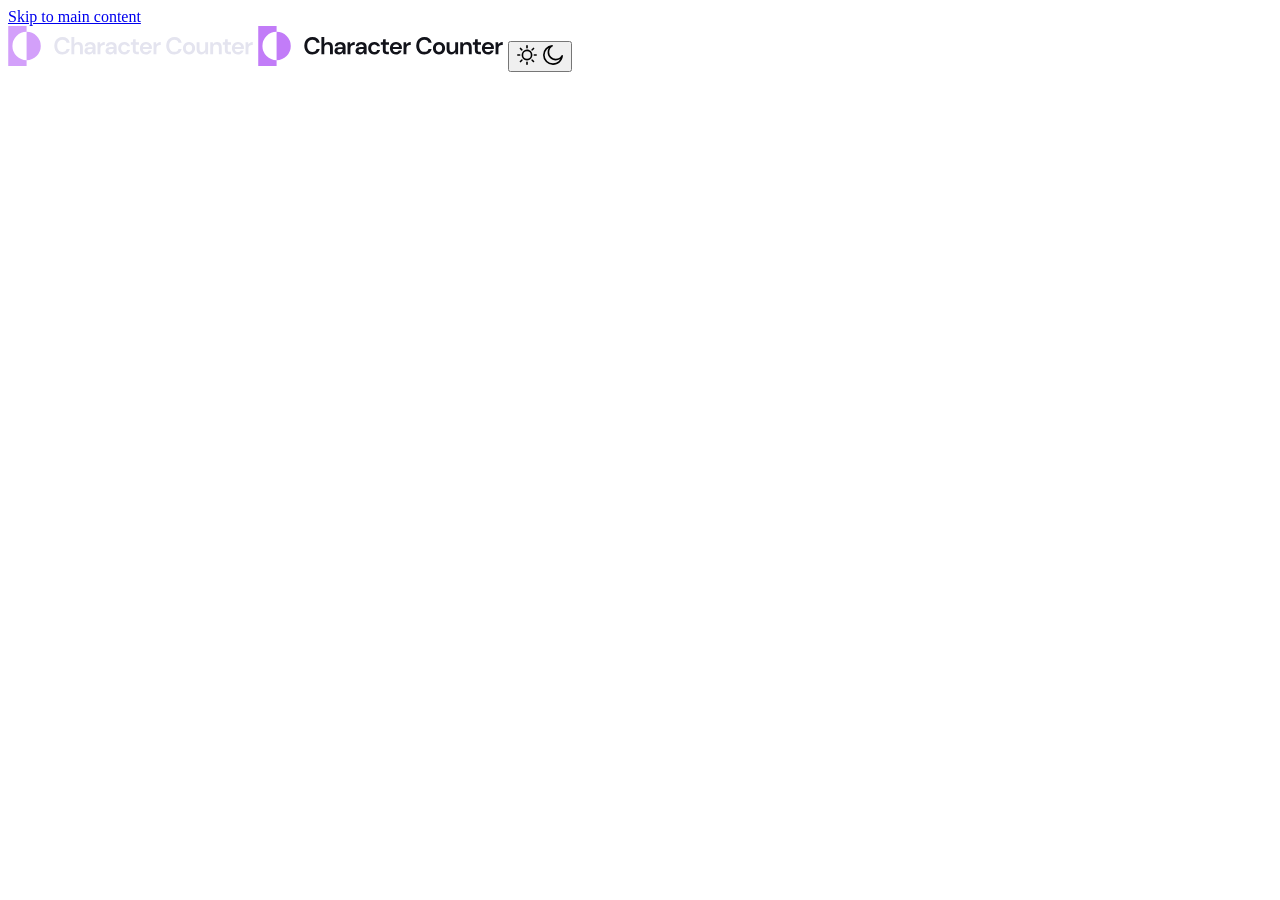
==== Foundations/ui-essentials_character-counter/index.html @ c4c451bb "feat(html): add skip link and header with logo and theme toggle Logos are swapped per theme by CSS; " ====
<!doctype html>
<html lang="en">
  <head>
    <meta charset="utf-8" />
    <meta name="viewport" content="width=device-width, initial-scale=1" />
    <title>Character Counter — Analyze your text in real-time</title>
    <meta
      name="description"
      content="Count characters, words and sentences, estimate reading time and see letter density as you type."
    />

    <!-- Theme: tell the browser both schemes are supported and tint mobile browser UI -->
    <meta name="color-scheme" content="dark light" />
    <meta name="theme-color" content="#12131a" media="(prefers-color-scheme: dark)" />
    <meta name="theme-color" content="#ffffff" media="(prefers-color-scheme: light)" />

    <!-- Icons -->
    <link rel="icon" href="assets/favicon.svg" type="image/svg+xml" />
    <link rel="apple-touch-icon" href="assets/apple-touch-icon.png" />

    <!-- Apply the saved (or system) theme before first paint to avoid a flash of the wrong theme -->
    <script>
      (() => {
        let theme;
        try {
          theme = localStorage.getItem("character-counter:theme");
        } catch {
          // Storage can be unavailable (private mode, blocked cookies) — fall back to the system preference
        }
        if (theme !== "light" && theme !== "dark") {
          theme = matchMedia("(prefers-color-scheme: light)").matches ? "light" : "dark";
        }
        document.documentElement.dataset.theme = theme;
      })();
    </script>

    <!-- Fonts: DM Sans (interface) and Open Sans (textarea), weights limited to the style guide presets -->
    <link rel="preconnect" href="https://fonts.googleapis.com" />
    <link rel="preconnect" href="https://fonts.gstatic.com" crossorigin />
    <link
      rel="stylesheet"
      href="https://fonts.googleapis.com/css2?family=DM+Sans:wght@400;600;700&family=Open+Sans&display=swap"
    />

    <link rel="stylesheet" href="styles.css" />
    <script src="script.js" defer></script>
  </head>
  <body>
    <a class="skip-link" href="#main">Skip to main content</a>

    <div class="page">
      <!-- Header: logo + theme toggle -->
      <header class="site-header">
        <!-- One logo per theme; CSS hides the inactive one (display: none also hides it from screen readers) -->
        <img
          class="site-header__logo site-header__logo--dark-theme"
          src="assets/images/logo-dark-theme.svg"
          alt="Character Counter"
          width="246"
          height="40"
        />
        <img
          class="site-header__logo site-header__logo--light-theme"
          src="assets/images/logo-light-theme.svg"
          alt="Character Counter"
          width="246"
          height="40"
        />

        <!-- Label is updated by script.js to describe the action ("Switch to light/dark theme") -->
        <button class="theme-toggle" type="button" aria-label="Toggle colour theme">
          <!-- Icons are inline so they inherit the theme colour via currentColor -->
          <svg class="theme-toggle__icon theme-toggle__icon--sun" viewBox="0 0 20 20" width="22" height="22" aria-hidden="true">
            <path
              fill="currentColor"
              d="M10.75 1.67a.75.75 0 1 0-1.5 0zm-1.5 1.66a.75.75 0 1 0 1.5 0zm1.5 13.34a.75.75 0 1 0-1.5 0zm-1.5 1.66a.75.75 0 1 0 1.5 0zm-5.92-7.58a.75.75 0 1 0 0-1.5zm-1.66-1.5a.75.75 0 1 0 0 1.5zm3.06-3.46A.75.75 0 1 0 5.8 4.73zm-.12-2.24a.75.75 0 1 0-1.06 1.06zm9.6 1.18a.75.75 0 1 0 1.06 1.06zm2.24-.12a.75.75 0 1 0-1.06-1.06zM5.79 15.27a.75.75 0 1 0-1.06-1.06zm-2.24.12a.75.75 0 1 0 1.06 1.06zm11.72-1.18a.75.75 0 1 0-1.06 1.06zm.12 2.24a.75.75 0 0 0 1.06-1.06zm2.94-5.7a.75.75 0 1 0 0-1.5zm-1.66-1.5a.75.75 0 1 0 0 1.5zM9.25 1.67v1.66h1.5V1.67zm0 15v1.66h1.5v-1.66zM3.33 9.25H1.67v1.5h1.66zM5.8 4.73 4.61 3.55 3.55 4.61 4.73 5.8zm9.48 1.06 1.18-1.18-1.06-1.06-1.18 1.18zM4.73 14.21 3.55 15.4l1.06 1.06 1.18-1.18zm9.48 1.06 1.18 1.18 1.06-1.06-1.18-1.18zm4.12-6.02h-1.66v1.5h1.66zm-4.91.75A3.4 3.4 0 0 1 10 13.42v1.5c2.72 0 4.92-2.2 4.92-4.92zM10 13.42A3.4 3.4 0 0 1 6.58 10h-1.5c0 2.72 2.2 4.92 4.92 4.92zM6.58 10A3.4 3.4 0 0 1 10 6.58v-1.5A4.9 4.9 0 0 0 5.08 10zM10 6.58A3.4 3.4 0 0 1 13.42 10h1.5c0-2.71-2.2-4.92-4.92-4.92z"
            />
          </svg>
          <svg class="theme-toggle__icon theme-toggle__icon--moon" viewBox="0 0 20 20" width="22" height="22" aria-hidden="true">
            <path
              fill="currentColor"
              d="m18.3 10.8.74.07a.75.75 0 0 0-1.4-.44zM9.2 1.7l.38.66a.75.75 0 0 0-.45-1.4zm8.44 8.73a5.9 5.9 0 0 1-5.14 2.99v1.5a7.4 7.4 0 0 0 6.45-3.75zm-5.14 2.99A5.9 5.9 0 0 1 6.58 7.5h-1.5c0 4.1 3.32 7.42 7.42 7.42zM6.58 7.5a5.9 5.9 0 0 1 3-5.14l-.75-1.3A7.4 7.4 0 0 0 5.08 7.5zM2.42 10a7.6 7.6 0 0 1 6.85-7.55L9.13.95A9.1 9.1 0 0 0 .92 10zM10 17.58A7.6 7.6 0 0 1 2.42 10H.92A9.1 9.1 0 0 0 10 19.08zm7.55-6.85A7.6 7.6 0 0 1 10 17.58v1.5c4.72 0 8.6-3.6 9.04-8.21z"
            />
          </svg>
        </button>
      </header>
    </div>
  </body>
</html>
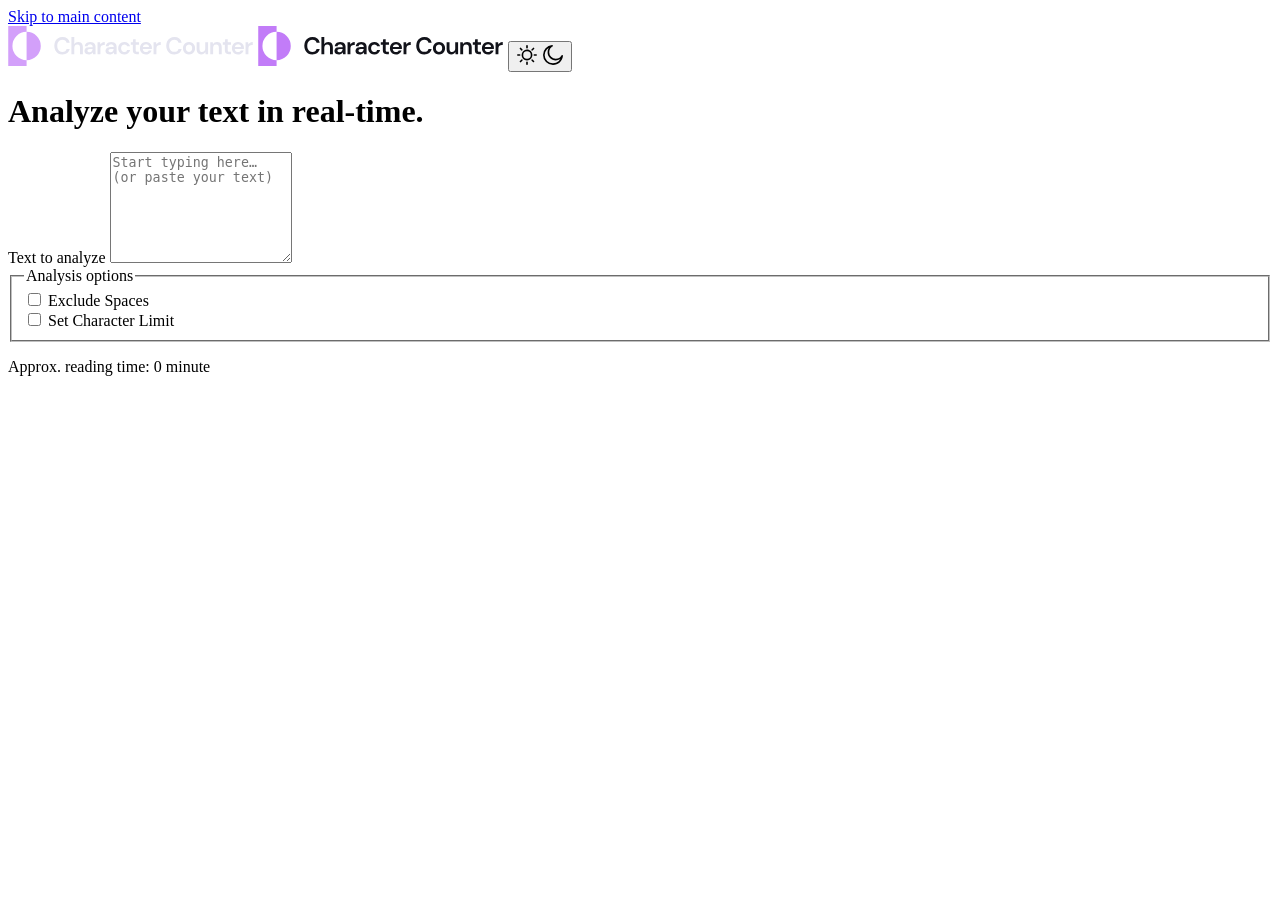
==== commit 9169db73: "feat(html): add hero title and analyzer with textarea, limit message and options The textarea has a " ====
--- a/Foundations/ui-essentials_character-counter/index.html
+++ b/Foundations/ui-essentials_character-counter/index.html
@@ -84,6 +84,69 @@
           </svg>
         </button>
       </header>
+
+      <main id="main" class="main">
+        <h1 class="hero-title">Analyze your text in real-time.</h1>
+
+        <!-- Analyzer: text input, limit message and options -->
+        <section class="analyzer" aria-label="Text analyzer">
+          <label class="visually-hidden" for="text-input">Text to analyze</label>
+          <textarea
+            class="analyzer__textarea"
+            id="text-input"
+            name="text"
+            rows="7"
+            placeholder="Start typing here… (or paste your text)"
+          ></textarea>
+
+          <!-- Shown by script.js when the limit is hit; linked to the textarea (aria-describedby) only while visible -->
+          <p class="limit-message" id="limit-message" role="alert" hidden>
+            <svg class="limit-message__icon" viewBox="5 5 13.56 13.56" width="14" height="14" aria-hidden="true">
+              <path fill="currentColor" d="M11.78 5.88a5.9 5.9 0 1 0-.01 11.8 5.9 5.9 0 0 0 .01-11.8m0-.88a6.8 6.8 0 0 1 6.78 6.78A6.78 6.78 0 1 1 11.78 5m-.98 9.4h.32v-3.28h-.32a.3.3 0 0 1-.33-.32v-.22c0-.17.13-.33.33-.33h1.3c.17 0 .34.16.34.33v3.83h.33c.16 0 .32.16.32.32v.22c0 .2-.16.33-.32.33H10.8a.32.32 0 0 1-.33-.33v-.22c0-.16.13-.32.33-.32m.98-6.56a.9.9 0 0 1 .88.88c0 .5-.41.87-.88.87a.86.86 0 0 1-.87-.87c0-.47.38-.88.87-.88" />
+            </svg>
+            <span class="limit-message__text">Limit reached! Your text exceeds 300 characters.</span>
+          </p>
+
+          <div class="analyzer__options">
+            <fieldset class="options">
+              <legend class="visually-hidden">Analysis options</legend>
+
+              <label class="checkbox">
+                <input class="checkbox__input" type="checkbox" id="exclude-spaces" name="exclude-spaces" />
+                Exclude Spaces
+              </label>
+
+              <div class="limit-option">
+                <label class="checkbox">
+                  <input
+                    class="checkbox__input"
+                    type="checkbox"
+                    id="limit-toggle"
+                    name="limit-enabled"
+                    aria-controls="limit-input"
+                  />
+                  Set Character Limit
+                </label>
+                <!-- Revealed when "Set Character Limit" is checked -->
+                <input
+                  class="limit-option__input"
+                  type="number"
+                  id="limit-input"
+                  name="limit"
+                  value="300"
+                  min="1"
+                  step="1"
+                  inputmode="numeric"
+                  aria-label="Character limit"
+                  hidden
+                />
+              </div>
+            </fieldset>
+
+            <p class="reading-time">Approx. reading time: <span id="reading-time">0 minute</span></p>
+          </div>
+        </section>
+      </main>
     </div>
   </body>
 </html>
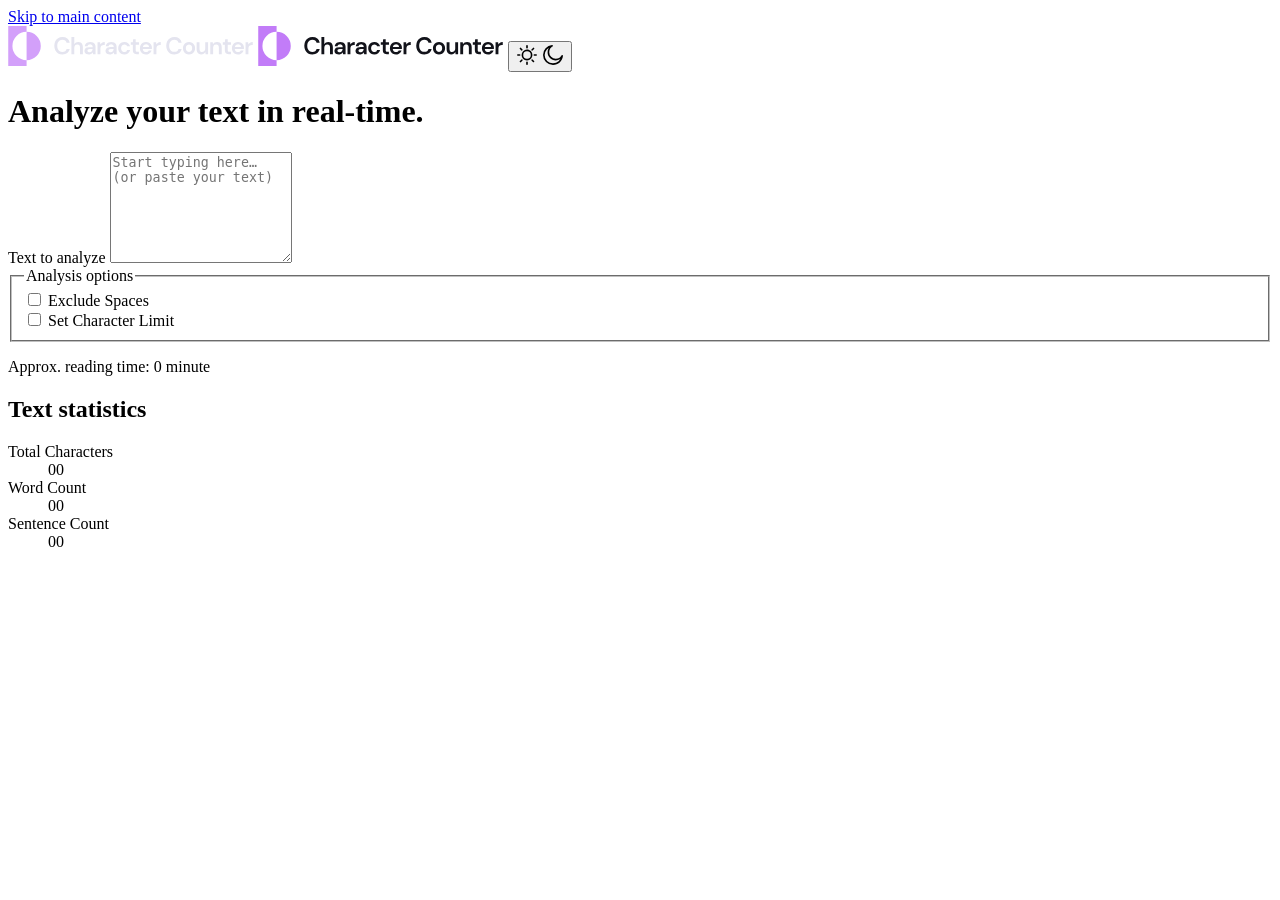
==== commit 5fd73fae: "feat(html): add statistics section as a description list Each card pairs a label (dt) with its value" ====
--- a/Foundations/ui-essentials_character-counter/index.html
+++ b/Foundations/ui-essentials_character-counter/index.html
@@ -146,6 +146,27 @@
             <p class="reading-time">Approx. reading time: <span id="reading-time">0 minute</span></p>
           </div>
         </section>
+
+        <!-- Statistics: the label comes first for screen readers; CSS places the value above it -->
+        <section class="stats" aria-labelledby="stats-heading">
+          <h2 class="visually-hidden" id="stats-heading">Text statistics</h2>
+          <dl class="stats__list">
+            <div class="stat-card stat-card--characters">
+              <dt class="stat-card__label">
+                Total Characters<span class="stat-card__suffix" id="char-count-suffix" hidden> (no space)</span>
+              </dt>
+              <dd class="stat-card__value" id="char-count">00</dd>
+            </div>
+            <div class="stat-card stat-card--words">
+              <dt class="stat-card__label">Word Count</dt>
+              <dd class="stat-card__value" id="word-count">00</dd>
+            </div>
+            <div class="stat-card stat-card--sentences">
+              <dt class="stat-card__label">Sentence Count</dt>
+              <dd class="stat-card__value" id="sentence-count">00</dd>
+            </div>
+          </dl>
+        </section>
       </main>
     </div>
   </body>
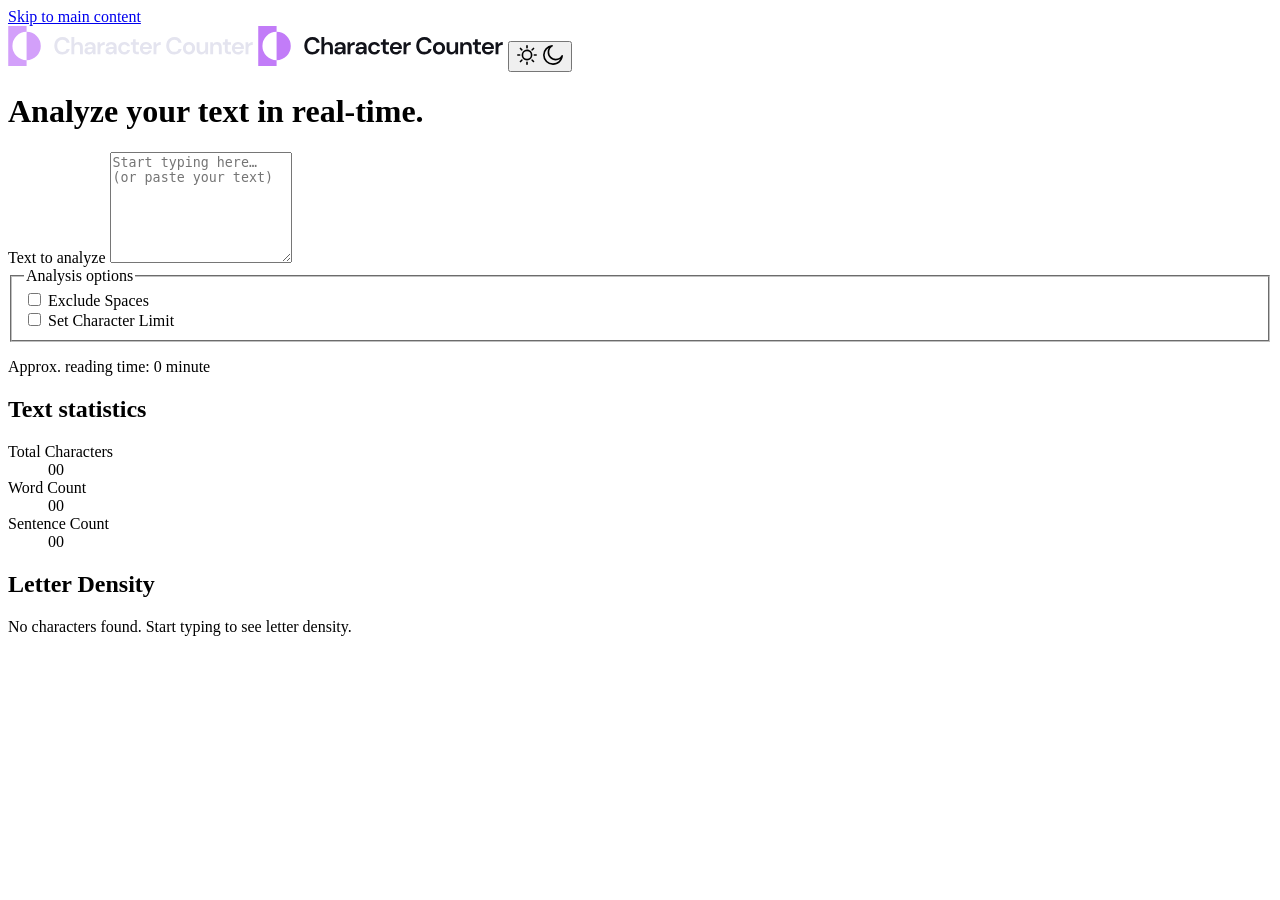
==== commit a6e59be0: "feat(html): add letter density section, row template and live region Density rows are cloned from a " ====
--- a/Foundations/ui-essentials_character-counter/index.html
+++ b/Foundations/ui-essentials_character-counter/index.html
@@ -167,7 +167,34 @@
             </div>
           </dl>
         </section>
+
+        <!-- Letter density: rows are rendered by script.js from #density-row-template -->
+        <section class="density" aria-labelledby="density-heading">
+          <h2 class="density__title" id="density-heading">Letter Density</h2>
+
+          <p class="density__empty" id="density-empty">No characters found. Start typing to see letter density.</p>
+          <ul class="density__list" id="density-list" hidden></ul>
+
+          <button class="density__toggle" type="button" aria-expanded="false" aria-controls="density-list" hidden>
+            <span class="density__toggle-label">See more</span>
+            <svg class="density__toggle-icon" viewBox="0 0 16 16" fill="none" width="16" height="16" aria-hidden="true">
+              <path stroke="currentColor" stroke-linecap="round" stroke-linejoin="round" stroke-width="1.5" d="m4 6 4 4 4-4" />
+            </svg>
+          </button>
+        </section>
+
+        <!-- Screen-reader summary, announced after typing pauses (filled by script.js) -->
+        <p class="visually-hidden" id="live-status" aria-live="polite" aria-atomic="true"></p>
       </main>
     </div>
+
+    <!-- One letter-density row; the bar is decorative because the text already carries the value -->
+    <template id="density-row-template">
+      <li class="density-row">
+        <span class="density-row__letter"></span>
+        <span class="density-row__bar" aria-hidden="true"><span class="density-row__fill"></span></span>
+        <span class="density-row__value"></span>
+      </li>
+    </template>
   </body>
 </html>
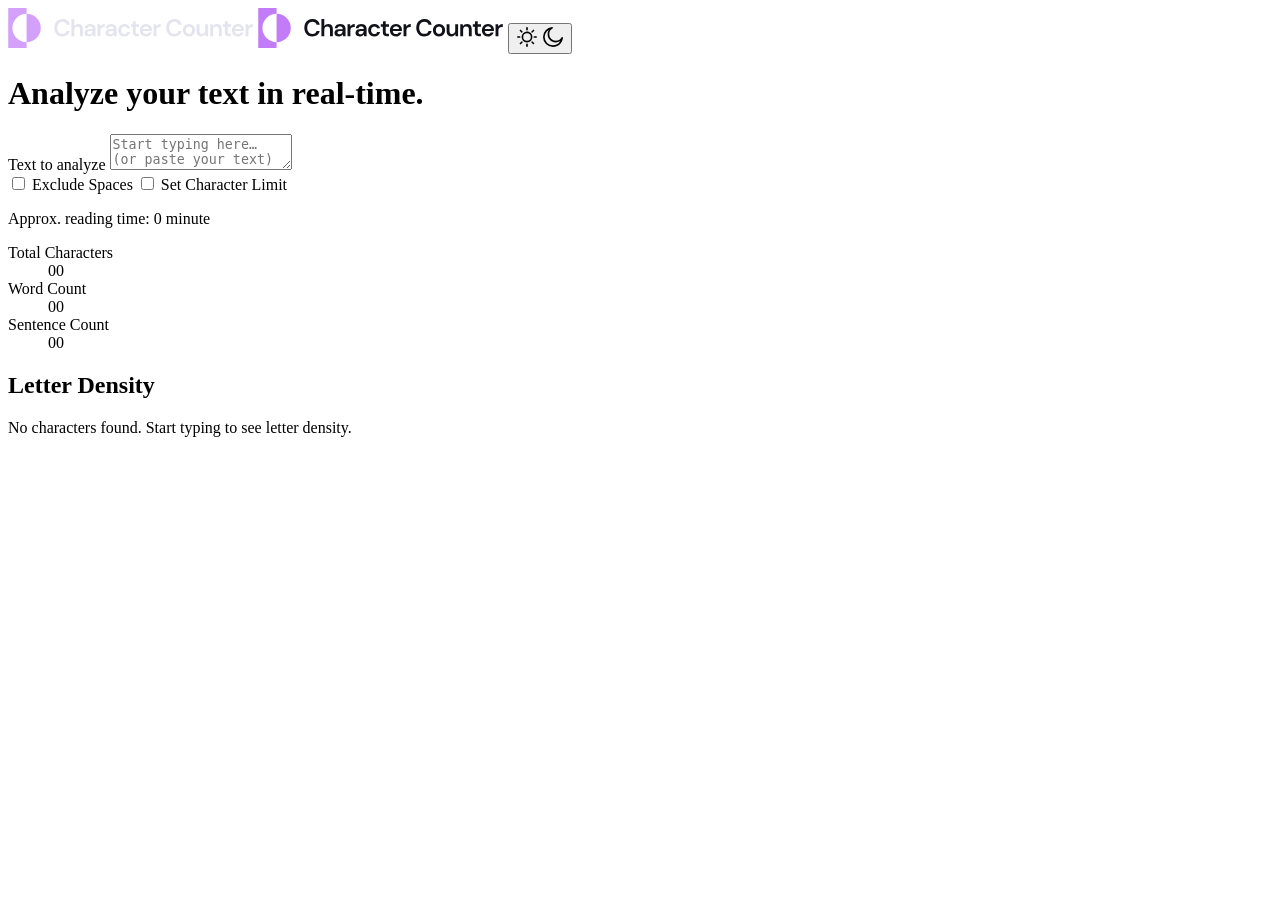
==== commit 8b01157d: "refactor(html): trim markup to what the app actually needs Remove unused attributes (name, step, inp" ====
--- a/Foundations/ui-essentials_character-counter/index.html
+++ b/Foundations/ui-essentials_character-counter/index.html
@@ -3,197 +3,114 @@
   <head>
     <meta charset="utf-8" />
     <meta name="viewport" content="width=device-width, initial-scale=1" />
-    <title>Character Counter — Analyze your text in real-time</title>
+    <title>Character Counter</title>
     <meta
       name="description"
       content="Count characters, words and sentences, estimate reading time and see letter density as you type."
     />
+    <link rel="icon" href="assets/favicon.svg" type="image/svg+xml" />
 
-    <!-- Theme: tell the browser both schemes are supported and tint mobile browser UI -->
-    <meta name="color-scheme" content="dark light" />
-    <meta name="theme-color" content="#12131a" media="(prefers-color-scheme: dark)" />
-    <meta name="theme-color" content="#ffffff" media="(prefers-color-scheme: light)" />
-
-    <!-- Icons -->
-    <link rel="icon" href="assets/favicon.svg" type="image/svg+xml" />
-    <link rel="apple-touch-icon" href="assets/apple-touch-icon.png" />
-
-    <!-- Apply the saved (or system) theme before first paint to avoid a flash of the wrong theme -->
+    <!-- Apply the saved or system theme before first paint, so the page never flashes the wrong theme -->
     <script>
-      (() => {
-        let theme;
-        try {
-          theme = localStorage.getItem("character-counter:theme");
-        } catch {
-          // Storage can be unavailable (private mode, blocked cookies) — fall back to the system preference
-        }
-        if (theme !== "light" && theme !== "dark") {
-          theme = matchMedia("(prefers-color-scheme: light)").matches ? "light" : "dark";
-        }
-        document.documentElement.dataset.theme = theme;
-      })();
+      try {
+        var theme = localStorage.getItem("character-counter:theme");
+      } catch {}
+      document.documentElement.dataset.theme =
+        theme || (matchMedia("(prefers-color-scheme: light)").matches ? "light" : "dark");
     </script>
 
-    <!-- Fonts: DM Sans (interface) and Open Sans (textarea), weights limited to the style guide presets -->
     <link rel="preconnect" href="https://fonts.googleapis.com" />
     <link rel="preconnect" href="https://fonts.gstatic.com" crossorigin />
     <link
       rel="stylesheet"
       href="https://fonts.googleapis.com/css2?family=DM+Sans:wght@400;600;700&family=Open+Sans&display=swap"
     />
-
     <link rel="stylesheet" href="styles.css" />
     <script src="script.js" defer></script>
   </head>
   <body>
-    <a class="skip-link" href="#main">Skip to main content</a>
+    <header class="header">
+      <!-- One logo per theme; CSS shows the matching one -->
+      <img class="logo logo--dark" src="assets/images/logo-dark-theme.svg" alt="Character Counter" width="246" height="40" />
+      <img class="logo logo--light" src="assets/images/logo-light-theme.svg" alt="Character Counter" width="246" height="40" />
 
-    <div class="page">
-      <!-- Header: logo + theme toggle -->
-      <header class="site-header">
-        <!-- One logo per theme; CSS hides the inactive one (display: none also hides it from screen readers) -->
-        <img
-          class="site-header__logo site-header__logo--dark-theme"
-          src="assets/images/logo-dark-theme.svg"
-          alt="Character Counter"
-          width="246"
-          height="40"
-        />
-        <img
-          class="site-header__logo site-header__logo--light-theme"
-          src="assets/images/logo-light-theme.svg"
-          alt="Character Counter"
-          width="246"
-          height="40"
-        />
+      <!-- script.js sets the label to the action, e.g. "Switch to light theme" -->
+      <button class="theme-toggle" type="button" aria-label="Toggle theme">
+        <!-- Inline so the icons inherit the theme colour via currentColor -->
+        <svg class="icon-sun" viewBox="0 0 20 20" width="22" height="22" aria-hidden="true">
+          <path
+            fill="currentColor"
+            d="M10.75 1.67a.75.75 0 1 0-1.5 0zm-1.5 1.66a.75.75 0 1 0 1.5 0zm1.5 13.34a.75.75 0 1 0-1.5 0zm-1.5 1.66a.75.75 0 1 0 1.5 0zm-5.92-7.58a.75.75 0 1 0 0-1.5zm-1.66-1.5a.75.75 0 1 0 0 1.5zm3.06-3.46A.75.75 0 1 0 5.8 4.73zm-.12-2.24a.75.75 0 1 0-1.06 1.06zm9.6 1.18a.75.75 0 1 0 1.06 1.06zm2.24-.12a.75.75 0 1 0-1.06-1.06zM5.79 15.27a.75.75 0 1 0-1.06-1.06zm-2.24.12a.75.75 0 1 0 1.06 1.06zm11.72-1.18a.75.75 0 1 0-1.06 1.06zm.12 2.24a.75.75 0 0 0 1.06-1.06zm2.94-5.7a.75.75 0 1 0 0-1.5zm-1.66-1.5a.75.75 0 1 0 0 1.5zM9.25 1.67v1.66h1.5V1.67zm0 15v1.66h1.5v-1.66zM3.33 9.25H1.67v1.5h1.66zM5.8 4.73 4.61 3.55 3.55 4.61 4.73 5.8zm9.48 1.06 1.18-1.18-1.06-1.06-1.18 1.18zM4.73 14.21 3.55 15.4l1.06 1.06 1.18-1.18zm9.48 1.06 1.18 1.18 1.06-1.06-1.18-1.18zm4.12-6.02h-1.66v1.5h1.66zm-4.91.75A3.4 3.4 0 0 1 10 13.42v1.5c2.72 0 4.92-2.2 4.92-4.92zM10 13.42A3.4 3.4 0 0 1 6.58 10h-1.5c0 2.72 2.2 4.92 4.92 4.92zM6.58 10A3.4 3.4 0 0 1 10 6.58v-1.5A4.9 4.9 0 0 0 5.08 10zM10 6.58A3.4 3.4 0 0 1 13.42 10h1.5c0-2.71-2.2-4.92-4.92-4.92z"
+          />
+        </svg>
+        <svg class="icon-moon" viewBox="0 0 20 20" width="22" height="22" aria-hidden="true">
+          <path
+            fill="currentColor"
+            d="m18.3 10.8.74.07a.75.75 0 0 0-1.4-.44zM9.2 1.7l.38.66a.75.75 0 0 0-.45-1.4zm8.44 8.73a5.9 5.9 0 0 1-5.14 2.99v1.5a7.4 7.4 0 0 0 6.45-3.75zm-5.14 2.99A5.9 5.9 0 0 1 6.58 7.5h-1.5c0 4.1 3.32 7.42 7.42 7.42zM6.58 7.5a5.9 5.9 0 0 1 3-5.14l-.75-1.3A7.4 7.4 0 0 0 5.08 7.5zM2.42 10a7.6 7.6 0 0 1 6.85-7.55L9.13.95A9.1 9.1 0 0 0 .92 10zM10 17.58A7.6 7.6 0 0 1 2.42 10H.92A9.1 9.1 0 0 0 10 19.08zm7.55-6.85A7.6 7.6 0 0 1 10 17.58v1.5c4.72 0 8.6-3.6 9.04-8.21z"
+          />
+        </svg>
+      </button>
+    </header>
 
-        <!-- Label is updated by script.js to describe the action ("Switch to light/dark theme") -->
-        <button class="theme-toggle" type="button" aria-label="Toggle colour theme">
-          <!-- Icons are inline so they inherit the theme colour via currentColor -->
-          <svg class="theme-toggle__icon theme-toggle__icon--sun" viewBox="0 0 20 20" width="22" height="22" aria-hidden="true">
-            <path
-              fill="currentColor"
-              d="M10.75 1.67a.75.75 0 1 0-1.5 0zm-1.5 1.66a.75.75 0 1 0 1.5 0zm1.5 13.34a.75.75 0 1 0-1.5 0zm-1.5 1.66a.75.75 0 1 0 1.5 0zm-5.92-7.58a.75.75 0 1 0 0-1.5zm-1.66-1.5a.75.75 0 1 0 0 1.5zm3.06-3.46A.75.75 0 1 0 5.8 4.73zm-.12-2.24a.75.75 0 1 0-1.06 1.06zm9.6 1.18a.75.75 0 1 0 1.06 1.06zm2.24-.12a.75.75 0 1 0-1.06-1.06zM5.79 15.27a.75.75 0 1 0-1.06-1.06zm-2.24.12a.75.75 0 1 0 1.06 1.06zm11.72-1.18a.75.75 0 1 0-1.06 1.06zm.12 2.24a.75.75 0 0 0 1.06-1.06zm2.94-5.7a.75.75 0 1 0 0-1.5zm-1.66-1.5a.75.75 0 1 0 0 1.5zM9.25 1.67v1.66h1.5V1.67zm0 15v1.66h1.5v-1.66zM3.33 9.25H1.67v1.5h1.66zM5.8 4.73 4.61 3.55 3.55 4.61 4.73 5.8zm9.48 1.06 1.18-1.18-1.06-1.06-1.18 1.18zM4.73 14.21 3.55 15.4l1.06 1.06 1.18-1.18zm9.48 1.06 1.18 1.18 1.06-1.06-1.18-1.18zm4.12-6.02h-1.66v1.5h1.66zm-4.91.75A3.4 3.4 0 0 1 10 13.42v1.5c2.72 0 4.92-2.2 4.92-4.92zM10 13.42A3.4 3.4 0 0 1 6.58 10h-1.5c0 2.72 2.2 4.92 4.92 4.92zM6.58 10A3.4 3.4 0 0 1 10 6.58v-1.5A4.9 4.9 0 0 0 5.08 10zM10 6.58A3.4 3.4 0 0 1 13.42 10h1.5c0-2.71-2.2-4.92-4.92-4.92z"
-            />
+    <main>
+      <h1>Analyze your text in real-time.</h1>
+
+      <!-- Text input, limit message and options -->
+      <div class="analyzer">
+        <label class="visually-hidden" for="text-input">Text to analyze</label>
+        <textarea id="text-input" placeholder="Start typing here… (or paste your text)"></textarea>
+
+        <!-- Shown by script.js when the character limit is hit -->
+        <p class="limit-message" id="limit-message" role="alert" hidden>
+          <svg viewBox="5 5 13.56 13.56" width="14" height="14" aria-hidden="true">
+            <path fill="currentColor" d="M11.78 5.88a5.9 5.9 0 1 0-.01 11.8 5.9 5.9 0 0 0 .01-11.8m0-.88a6.8 6.8 0 0 1 6.78 6.78A6.78 6.78 0 1 1 11.78 5m-.98 9.4h.32v-3.28h-.32a.3.3 0 0 1-.33-.32v-.22c0-.17.13-.33.33-.33h1.3c.17 0 .34.16.34.33v3.83h.33c.16 0 .32.16.32.32v.22c0 .2-.16.33-.32.33H10.8a.32.32 0 0 1-.33-.33v-.22c0-.16.13-.32.33-.32m.98-6.56a.9.9 0 0 1 .88.88c0 .5-.41.87-.88.87a.86.86 0 0 1-.87-.87c0-.47.38-.88.87-.88" />
           </svg>
-          <svg class="theme-toggle__icon theme-toggle__icon--moon" viewBox="0 0 20 20" width="22" height="22" aria-hidden="true">
-            <path
-              fill="currentColor"
-              d="m18.3 10.8.74.07a.75.75 0 0 0-1.4-.44zM9.2 1.7l.38.66a.75.75 0 0 0-.45-1.4zm8.44 8.73a5.9 5.9 0 0 1-5.14 2.99v1.5a7.4 7.4 0 0 0 6.45-3.75zm-5.14 2.99A5.9 5.9 0 0 1 6.58 7.5h-1.5c0 4.1 3.32 7.42 7.42 7.42zM6.58 7.5a5.9 5.9 0 0 1 3-5.14l-.75-1.3A7.4 7.4 0 0 0 5.08 7.5zM2.42 10a7.6 7.6 0 0 1 6.85-7.55L9.13.95A9.1 9.1 0 0 0 .92 10zM10 17.58A7.6 7.6 0 0 1 2.42 10H.92A9.1 9.1 0 0 0 10 19.08zm7.55-6.85A7.6 7.6 0 0 1 10 17.58v1.5c4.72 0 8.6-3.6 9.04-8.21z"
-            />
+          <span id="limit-text"></span>
+        </p>
+
+        <div class="options">
+          <label class="checkbox"><input type="checkbox" id="exclude-spaces" /> Exclude Spaces</label>
+          <label class="checkbox"><input type="checkbox" id="limit-toggle" /> Set Character Limit</label>
+          <input class="limit-input" type="number" id="limit-input" value="300" min="1" aria-label="Character limit" hidden />
+          <p class="reading-time">Approx. reading time: <span id="reading-time">0 minute</span></p>
+        </div>
+      </div>
+
+      <!-- Label (dt) comes first for screen readers; CSS shows the value above it -->
+      <dl class="stats">
+        <div class="stat-card stat-card--characters">
+          <dt id="char-label">Total Characters</dt>
+          <dd id="char-count">00</dd>
+        </div>
+        <div class="stat-card stat-card--words">
+          <dt>Word Count</dt>
+          <dd id="word-count">00</dd>
+        </div>
+        <div class="stat-card stat-card--sentences">
+          <dt>Sentence Count</dt>
+          <dd id="sentence-count">00</dd>
+        </div>
+      </dl>
+
+      <section class="density">
+        <h2>Letter Density</h2>
+        <p id="density-empty">No characters found. Start typing to see letter density.</p>
+        <ul class="density-list" id="density-list"></ul>
+        <button class="density-toggle" id="density-toggle" type="button" aria-expanded="false" hidden>
+          <span>See more</span>
+          <svg viewBox="0 0 16 16" width="16" height="16" fill="none" aria-hidden="true">
+            <path stroke="currentColor" stroke-linecap="round" stroke-linejoin="round" stroke-width="1.5" d="m4 6 4 4 4-4" />
           </svg>
         </button>
-      </header>
+      </section>
+    </main>
 
-      <main id="main" class="main">
-        <h1 class="hero-title">Analyze your text in real-time.</h1>
-
-        <!-- Analyzer: text input, limit message and options -->
-        <section class="analyzer" aria-label="Text analyzer">
-          <label class="visually-hidden" for="text-input">Text to analyze</label>
-          <textarea
-            class="analyzer__textarea"
-            id="text-input"
-            name="text"
-            rows="7"
-            placeholder="Start typing here… (or paste your text)"
-          ></textarea>
-
-          <!-- Shown by script.js when the limit is hit; linked to the textarea (aria-describedby) only while visible -->
-          <p class="limit-message" id="limit-message" role="alert" hidden>
-            <svg class="limit-message__icon" viewBox="5 5 13.56 13.56" width="14" height="14" aria-hidden="true">
-              <path fill="currentColor" d="M11.78 5.88a5.9 5.9 0 1 0-.01 11.8 5.9 5.9 0 0 0 .01-11.8m0-.88a6.8 6.8 0 0 1 6.78 6.78A6.78 6.78 0 1 1 11.78 5m-.98 9.4h.32v-3.28h-.32a.3.3 0 0 1-.33-.32v-.22c0-.17.13-.33.33-.33h1.3c.17 0 .34.16.34.33v3.83h.33c.16 0 .32.16.32.32v.22c0 .2-.16.33-.32.33H10.8a.32.32 0 0 1-.33-.33v-.22c0-.16.13-.32.33-.32m.98-6.56a.9.9 0 0 1 .88.88c0 .5-.41.87-.88.87a.86.86 0 0 1-.87-.87c0-.47.38-.88.87-.88" />
-            </svg>
-            <span class="limit-message__text">Limit reached! Your text exceeds 300 characters.</span>
-          </p>
-
-          <div class="analyzer__options">
-            <fieldset class="options">
-              <legend class="visually-hidden">Analysis options</legend>
-
-              <label class="checkbox">
-                <input class="checkbox__input" type="checkbox" id="exclude-spaces" name="exclude-spaces" />
-                Exclude Spaces
-              </label>
-
-              <div class="limit-option">
-                <label class="checkbox">
-                  <input
-                    class="checkbox__input"
-                    type="checkbox"
-                    id="limit-toggle"
-                    name="limit-enabled"
-                    aria-controls="limit-input"
-                  />
-                  Set Character Limit
-                </label>
-                <!-- Revealed when "Set Character Limit" is checked -->
-                <input
-                  class="limit-option__input"
-                  type="number"
-                  id="limit-input"
-                  name="limit"
-                  value="300"
-                  min="1"
-                  step="1"
-                  inputmode="numeric"
-                  aria-label="Character limit"
-                  hidden
-                />
-              </div>
-            </fieldset>
-
-            <p class="reading-time">Approx. reading time: <span id="reading-time">0 minute</span></p>
-          </div>
-        </section>
-
-        <!-- Statistics: the label comes first for screen readers; CSS places the value above it -->
-        <section class="stats" aria-labelledby="stats-heading">
-          <h2 class="visually-hidden" id="stats-heading">Text statistics</h2>
-          <dl class="stats__list">
-            <div class="stat-card stat-card--characters">
-              <dt class="stat-card__label">
-                Total Characters<span class="stat-card__suffix" id="char-count-suffix" hidden> (no space)</span>
-              </dt>
-              <dd class="stat-card__value" id="char-count">00</dd>
-            </div>
-            <div class="stat-card stat-card--words">
-              <dt class="stat-card__label">Word Count</dt>
-              <dd class="stat-card__value" id="word-count">00</dd>
-            </div>
-            <div class="stat-card stat-card--sentences">
-              <dt class="stat-card__label">Sentence Count</dt>
-              <dd class="stat-card__value" id="sentence-count">00</dd>
-            </div>
-          </dl>
-        </section>
-
-        <!-- Letter density: rows are rendered by script.js from #density-row-template -->
-        <section class="density" aria-labelledby="density-heading">
-          <h2 class="density__title" id="density-heading">Letter Density</h2>
-
-          <p class="density__empty" id="density-empty">No characters found. Start typing to see letter density.</p>
-          <ul class="density__list" id="density-list" hidden></ul>
-
-          <button class="density__toggle" type="button" aria-expanded="false" aria-controls="density-list" hidden>
-            <span class="density__toggle-label">See more</span>
-            <svg class="density__toggle-icon" viewBox="0 0 16 16" fill="none" width="16" height="16" aria-hidden="true">
-              <path stroke="currentColor" stroke-linecap="round" stroke-linejoin="round" stroke-width="1.5" d="m4 6 4 4 4-4" />
-            </svg>
-          </button>
-        </section>
-
-        <!-- Screen-reader summary, announced after typing pauses (filled by script.js) -->
-        <p class="visually-hidden" id="live-status" aria-live="polite" aria-atomic="true"></p>
-      </main>
-    </div>
-
-    <!-- One letter-density row; the bar is decorative because the text already carries the value -->
-    <template id="density-row-template">
-      <li class="density-row">
-        <span class="density-row__letter"></span>
-        <span class="density-row__bar" aria-hidden="true"><span class="density-row__fill"></span></span>
-        <span class="density-row__value"></span>
+    <!-- One density row, cloned by script.js; the bar is decorative because the text carries the value -->
+    <template id="density-row">
+      <li>
+        <span class="density-letter"></span>
+        <span class="density-bar" aria-hidden="true"><span></span></span>
+        <span class="density-value"></span>
       </li>
     </template>
   </body>
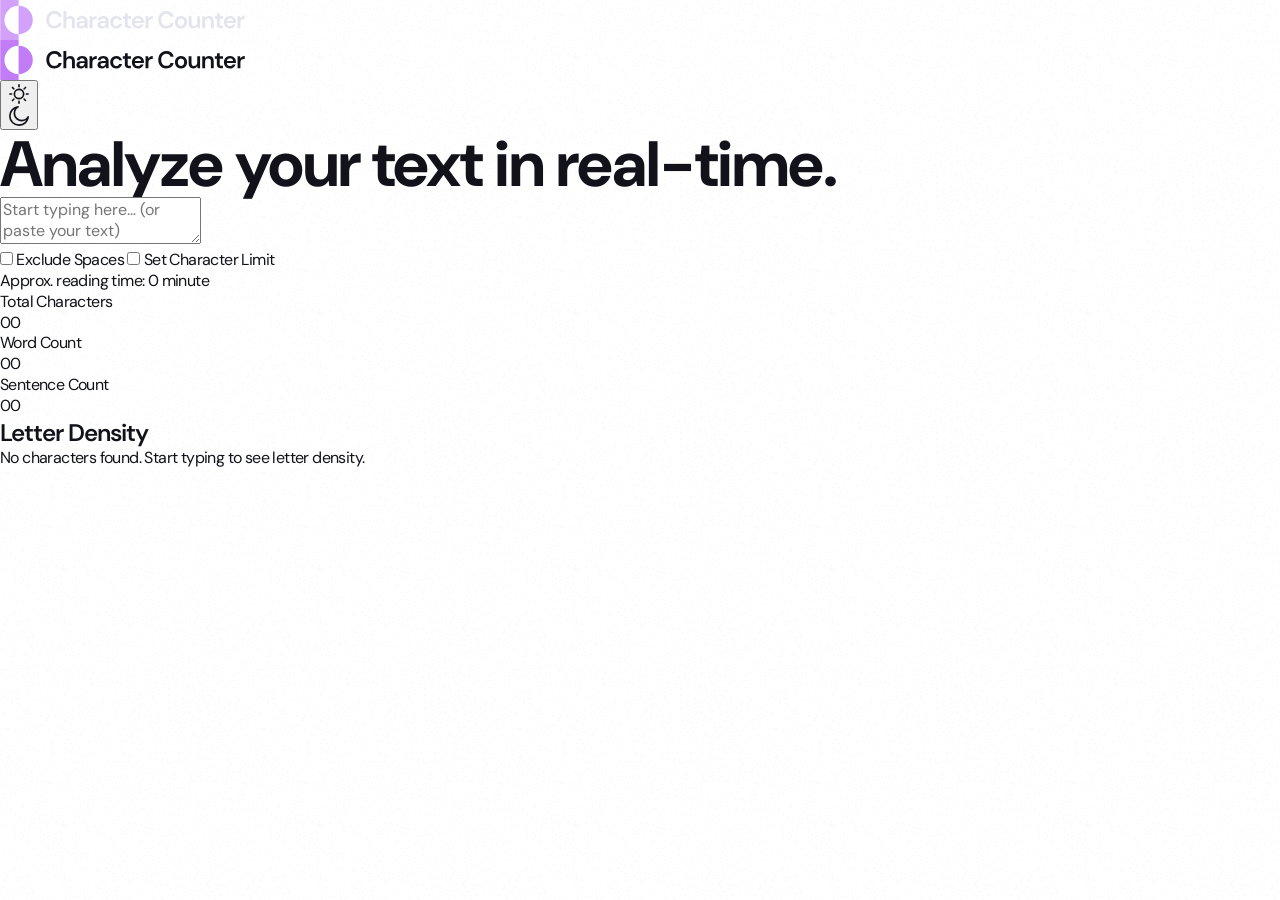
==== commit 42f7dea0: "fix(html): load DM Sans with its optical size axis The design uses DM Sans optical sizing (display c" ====
--- a/Foundations/ui-essentials_character-counter/index.html
+++ b/Foundations/ui-essentials_character-counter/index.html
@@ -23,7 +23,7 @@
     <link rel="preconnect" href="https://fonts.gstatic.com" crossorigin />
     <link
       rel="stylesheet"
-      href="https://fonts.googleapis.com/css2?family=DM+Sans:wght@400;600;700&family=Open+Sans&display=swap"
+      href="https://fonts.googleapis.com/css2?family=DM+Sans:opsz,wght@9..40,400..700&family=Open+Sans&display=swap"
     />
     <link rel="stylesheet" href="styles.css" />
     <script src="script.js" defer></script>
--- a/Foundations/ui-essentials_character-counter/styles.css
+++ b/Foundations/ui-essentials_character-counter/styles.css
@@ -0,0 +1,122 @@
+/* ==========================================================================
+   Reset
+   ========================================================================== */
+
+*,
+*::before,
+*::after {
+  box-sizing: border-box;
+  margin: 0;
+}
+
+img,
+svg {
+  display: block;
+  max-inline-size: 100%;
+}
+
+/* Form controls don't inherit typography by default */
+input,
+button,
+textarea {
+  font: inherit;
+  color: inherit;
+}
+
+/* ==========================================================================
+   Tokens
+   ========================================================================== */
+
+:root {
+  /* Palette (style guide) */
+  --neutral-900: #12131a;
+  --neutral-800: #21222c;
+  --neutral-700: #2a2b37;
+  --neutral-600: #404254;
+  --neutral-200: #e4e4ef;
+  --neutral-100: #f2f2f7;
+  --neutral-0: #ffffff;
+  --purple-400: #d3a0fa;
+  --purple-500: #c27cf8;
+  --yellow-500: #ff9f00;
+  --orange-500: #fe8159;
+  --orange-800: #da3701;
+
+  /* Type presets (style guide); preset 1 scales from 40px at 375px to 64px at 768px */
+  --font-body: "DM Sans", sans-serif;
+  --font-input: "Open Sans", sans-serif;
+  --text-1: 700 clamp(2.5rem, 1.07rem + 6.11vw, 4rem) / 1 var(--font-body);
+  --text-2: 600 1.5rem / 1.3 var(--font-body);
+  --text-3: 400 1.25rem / 1.4 var(--font-body);
+  --text-4: 400 1rem / 1.3 var(--font-body);
+
+  /* Dark theme (default) */
+  color-scheme: dark;
+  --color-bg: var(--neutral-900);
+  --color-text: var(--neutral-200);
+  --color-heading: var(--neutral-100);
+  --color-surface: var(--neutral-800);
+  --color-surface-hover: var(--neutral-700);
+  --color-border: var(--neutral-700);
+  --color-border-hover: var(--neutral-600);
+  --color-input-text: var(--neutral-200);
+  --color-toggle: var(--neutral-700);
+  --color-error: var(--orange-500);
+  --noise: url("assets/images/bg-noise-dark.webp");
+}
+
+[data-theme="light"] {
+  color-scheme: light;
+  --color-bg: var(--neutral-0);
+  --color-text: var(--neutral-900);
+  --color-heading: var(--neutral-900);
+  --color-surface: var(--neutral-100);
+  --color-surface-hover: var(--neutral-200);
+  --color-border: var(--neutral-200);
+  --color-border-hover: var(--neutral-200);
+  --color-input-text: var(--neutral-700);
+  --color-toggle: var(--neutral-100);
+  --color-error: var(--orange-800);
+  --noise: url("assets/images/bg-noise-light.webp");
+}
+
+/* ==========================================================================
+   Base
+   ========================================================================== */
+
+body {
+  font: var(--text-4);
+  letter-spacing: -0.6px;
+  color: var(--color-text);
+  background: var(--noise) var(--color-bg);
+}
+
+h1 {
+  font: var(--text-1);
+  letter-spacing: -1px;
+  color: var(--color-heading);
+}
+
+h2 {
+  font: var(--text-2);
+  letter-spacing: -1px;
+}
+
+:focus-visible {
+  outline: 2px solid var(--purple-500);
+  outline-offset: 2px;
+}
+
+/* Keep the hidden attribute working on elements that set their own display */
+[hidden] {
+  display: none !important;
+}
+
+.visually-hidden {
+  position: absolute;
+  inline-size: 1px;
+  block-size: 1px;
+  overflow: hidden;
+  clip-path: inset(50%);
+  white-space: nowrap;
+}
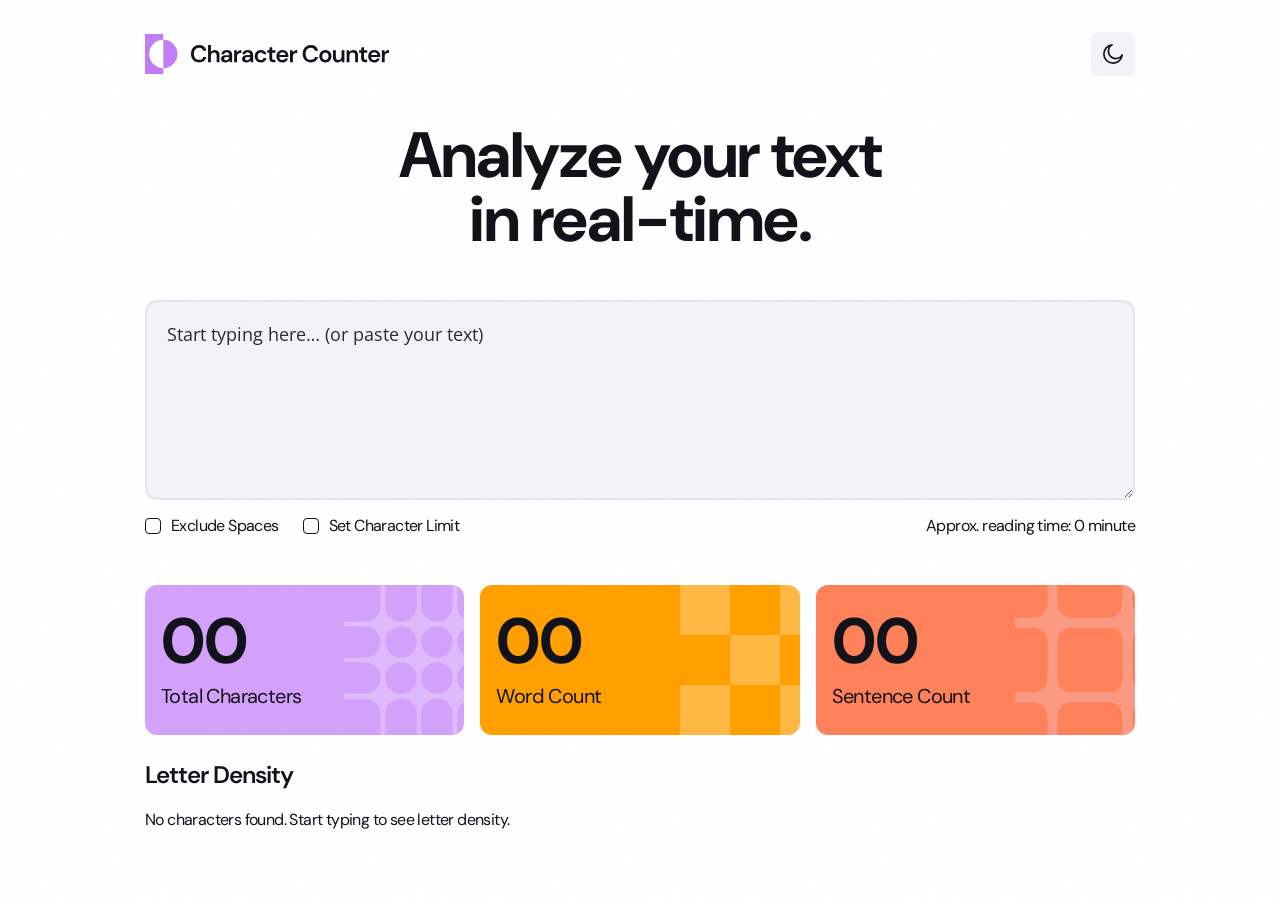
==== commit 47f431b3: "html file fixes" ====
--- a/Foundations/ui-essentials_character-counter/index.html
+++ b/Foundations/ui-essentials_character-counter/index.html
@@ -12,8 +12,9 @@
 
     <!-- Apply the saved or system theme before first paint, so the page never flashes the wrong theme -->
     <script>
+      let theme;
       try {
-        var theme = localStorage.getItem("character-counter:theme");
+        theme = localStorage.getItem("character-counter:theme");
       } catch {}
       document.documentElement.dataset.theme =
         theme || (matchMedia("(prefers-color-scheme: light)").matches ? "light" : "dark");
@@ -34,7 +35,7 @@
       <img class="logo logo--dark" src="assets/images/logo-dark-theme.svg" alt="Character Counter" width="246" height="40" />
       <img class="logo logo--light" src="assets/images/logo-light-theme.svg" alt="Character Counter" width="246" height="40" />
 
-      <!-- script.js sets the label to the action, e.g. "Switch to light theme" -->
+      <!-- Theme toggle button -->
       <button class="theme-toggle" type="button" aria-label="Toggle theme">
         <!-- Inline so the icons inherit the theme colour via currentColor -->
         <svg class="icon-sun" viewBox="0 0 20 20" width="22" height="22" aria-hidden="true">
@@ -55,12 +56,12 @@
     <main>
       <h1>Analyze your text in real-time.</h1>
 
-      <!-- Text input, limit message and options -->
+      <!-- Text input -->
       <div class="analyzer">
         <label class="visually-hidden" for="text-input">Text to analyze</label>
         <textarea id="text-input" placeholder="Start typing here… (or paste your text)"></textarea>
 
-        <!-- Shown by script.js when the character limit is hit -->
+        <!-- Shown when the character limit is hit -->
         <p class="limit-message" id="limit-message" role="alert" hidden>
           <svg viewBox="5 5 13.56 13.56" width="14" height="14" aria-hidden="true">
             <path fill="currentColor" d="M11.78 5.88a5.9 5.9 0 1 0-.01 11.8 5.9 5.9 0 0 0 .01-11.8m0-.88a6.8 6.8 0 0 1 6.78 6.78A6.78 6.78 0 1 1 11.78 5m-.98 9.4h.32v-3.28h-.32a.3.3 0 0 1-.33-.32v-.22c0-.17.13-.33.33-.33h1.3c.17 0 .34.16.34.33v3.83h.33c.16 0 .32.16.32.32v.22c0 .2-.16.33-.32.33H10.8a.32.32 0 0 1-.33-.33v-.22c0-.16.13-.32.33-.32m.98-6.56a.9.9 0 0 1 .88.88c0 .5-.41.87-.88.87a.86.86 0 0 1-.87-.87c0-.47.38-.88.87-.88" />
@@ -68,6 +69,7 @@
           <span id="limit-text"></span>
         </p>
 
+        <!-- checkbox options -->
         <div class="options">
           <label class="checkbox"><input type="checkbox" id="exclude-spaces" /> Exclude Spaces</label>
           <label class="checkbox"><input type="checkbox" id="limit-toggle" /> Set Character Limit</label>
@@ -76,7 +78,7 @@
         </div>
       </div>
 
-      <!-- Label (dt) comes first for screen readers; CSS shows the value above it -->
+      <!-- stat cards -->
       <dl class="stats">
         <div class="stat-card stat-card--characters">
           <dt id="char-label">Total Characters</dt>
@@ -92,6 +94,7 @@
         </div>
       </dl>
 
+      <!-- Letter density section -->
       <section class="density">
         <h2>Letter Density</h2>
         <p id="density-empty">No characters found. Start typing to see letter density.</p>
@@ -105,7 +108,7 @@
       </section>
     </main>
 
-    <!-- One density row, cloned by script.js; the bar is decorative because the text carries the value -->
+    <!-- Template for density rows -->
     <template id="density-row">
       <li>
         <span class="density-letter"></span>
--- a/Foundations/ui-essentials_character-counter/styles.css
+++ b/Foundations/ui-essentials_character-counter/styles.css
@@ -62,6 +62,7 @@
   --color-input-text: var(--neutral-200);
   --color-toggle: var(--neutral-700);
   --color-error: var(--orange-500);
+  --color-focus: var(--purple-500);
   --noise: url("assets/images/bg-noise-dark.webp");
 }
 
@@ -77,6 +78,7 @@
   --color-input-text: var(--neutral-700);
   --color-toggle: var(--neutral-100);
   --color-error: var(--orange-800);
+  --color-focus: var(--neutral-900); /* purple-500 is only 2.8:1 on white */
   --noise: url("assets/images/bg-noise-light.webp");
 }
 
@@ -92,8 +94,11 @@
 }
 
 h1 {
+  max-inline-size: 31.875rem;
+  margin-inline: auto;
   font: var(--text-1);
   letter-spacing: -1px;
+  text-align: center;
   color: var(--color-heading);
 }
 
@@ -103,7 +108,7 @@
 }
 
 :focus-visible {
-  outline: 2px solid var(--purple-500);
+  outline: 2px solid var(--color-focus);
   outline-offset: 2px;
 }
 
@@ -120,3 +125,357 @@
   clip-path: inset(50%);
   white-space: nowrap;
 }
+
+button {
+  cursor: pointer;
+}
+
+/* ==========================================================================
+   Layout (mobile first; tablet ≥ 48em, desktop ≥ 64em)
+   ========================================================================== */
+
+body {
+  --gutter: 1rem;
+  --section-gap: 2.5rem;
+  display: grid;
+  row-gap: 3.5rem;
+  /* Gutter on small screens; centres a 990px column on large ones */
+  padding: 1rem max(var(--gutter), (100% - 61.875rem) / 2) 2rem;
+
+  @media (width >= 48em) {
+    --gutter: 2rem;
+  }
+
+  @media (width >= 64em) {
+    --section-gap: 3rem;
+    row-gap: 3rem;
+    padding-block: 2rem 4rem;
+  }
+}
+
+main {
+  display: grid;
+  gap: var(--section-gap);
+}
+
+/* ==========================================================================
+   Header
+   ========================================================================== */
+
+.header {
+  display: flex;
+  align-items: center;
+  justify-content: space-between;
+}
+
+.logo {
+  min-inline-size: 0; /* may shrink on very narrow screens or large text, keeping its proportions */
+  inline-size: auto;
+  block-size: 1.875rem;
+  object-fit: contain;
+  object-position: left;
+
+  @media (width >= 48em) {
+    block-size: 2.5rem;
+  }
+}
+
+.theme-toggle {
+  flex: none;
+  display: grid;
+  place-items: center;
+  inline-size: 2rem;
+  aspect-ratio: 1;
+  border: 0;
+  border-radius: 0.375rem;
+  background: var(--color-toggle);
+
+  svg {
+    inline-size: 1.25rem;
+    block-size: auto;
+  }
+
+  @media (width >= 48em) {
+    inline-size: 2.75rem;
+    border-radius: 0.5rem;
+
+    svg {
+      inline-size: 1.375rem;
+    }
+  }
+}
+
+/* Show the logo and toggle icon that match the current theme */
+.logo--light,
+.icon-moon,
+[data-theme="light"] :is(.logo--dark, .icon-sun) {
+  display: none;
+}
+
+[data-theme="light"] :is(.logo--light, .icon-moon) {
+  display: block;
+}
+
+/* ==========================================================================
+   Analyzer
+   ========================================================================== */
+
+.analyzer {
+  display: grid;
+  gap: 0.75rem;
+}
+
+textarea {
+  block-size: 12.5rem;
+  padding: 1.25rem;
+  border: 2px solid var(--color-border);
+  border-radius: 0.75rem;
+  font: 400 1.125rem / 1.4 var(--font-input);
+  letter-spacing: 0;
+  color: var(--color-input-text);
+  background: var(--color-surface);
+  resize: vertical;
+
+  &::placeholder {
+    color: inherit;
+    opacity: 1;
+  }
+
+  &:hover {
+    border-color: var(--color-border-hover);
+    background: var(--color-surface-hover);
+  }
+
+  &:focus-visible {
+    outline: 0;
+    border-color: var(--color-focus);
+    box-shadow: 0 0 10px var(--purple-400);
+  }
+
+  /* Set by script.js when the text reaches the character limit */
+  &[aria-invalid="true"] {
+    border-color: var(--color-error);
+    box-shadow: 0 0 8px var(--color-error);
+
+    /* The error replaces the focus border, so add a ring to keep focus visible */
+    &:focus-visible {
+      outline: 2px solid var(--color-error);
+      outline-offset: 2px;
+    }
+  }
+}
+
+.limit-message {
+  display: flex;
+  align-items: start;
+  gap: 0.5rem;
+  font: 400 0.875rem / 1.3 var(--font-input);
+  letter-spacing: -0.3px;
+  color: var(--color-error);
+
+  /* Keep the icon level with the first line when the message wraps */
+  svg {
+    flex: none;
+    margin-block-start: 0.125rem;
+  }
+}
+
+/* Options: stacked on mobile (limit input stays beside its label), one row from tablet up */
+.options {
+  display: flex;
+  flex-wrap: wrap;
+  align-items: center;
+  gap: 0.75rem 0.625rem;
+  margin-block-start: 0.25rem;
+
+  > :first-child,
+  .reading-time {
+    flex-basis: 100%;
+  }
+
+  @media (width >= 48em) {
+    > :first-child,
+    .reading-time {
+      flex-basis: auto;
+    }
+
+    > :first-child {
+      margin-inline-end: 0.875rem;
+    }
+
+    .reading-time {
+      margin-inline-start: auto;
+    }
+  }
+}
+
+.checkbox {
+  display: flex;
+  align-items: center;
+  gap: 0.625rem;
+  cursor: pointer;
+
+  input {
+    appearance: none;
+    inline-size: 1rem;
+    block-size: 1rem;
+    border: 1px solid;
+    border-radius: 0.25rem;
+    cursor: pointer;
+
+    &:checked {
+      border-color: transparent;
+      background: url("assets/images/icon-check.svg") center / 0.75rem no-repeat var(--purple-400);
+    }
+
+    &:checked:hover {
+      background-color: var(--purple-500);
+    }
+  }
+}
+
+.limit-input {
+  inline-size: 3.4375rem;
+  margin-inline-start: 0.5rem;
+  block-size: 1.8125rem;
+  padding-inline: 0.5rem;
+  border: 1px solid var(--color-border-hover);
+  border-radius: 0.375rem;
+  font: 400 1rem var(--font-input);
+  letter-spacing: 0;
+  background: transparent;
+  appearance: textfield;
+
+  &::-webkit-inner-spin-button {
+    appearance: none;
+  }
+}
+
+/* ==========================================================================
+   Stat cards
+   ========================================================================== */
+
+.stats {
+  display: grid;
+  gap: 1rem;
+
+  @media (width >= 48em) {
+    grid-template-columns: repeat(3, 1fr);
+  }
+}
+
+.stat-card {
+  display: flex;
+  /* The label (dt) comes first in the markup; show the value (dd) on top */
+  flex-direction: column-reverse;
+  justify-content: center;
+  gap: 0.5rem;
+  block-size: 8.125rem;
+  padding: 1.25rem;
+  border-radius: 0.75rem;
+  color: var(--neutral-900);
+  /* Decorative pattern, partly cropped by the card's right edge as in the design */
+  background-position: right -3.125rem top -0.625rem;
+  background-size: 9.375rem;
+  background-repeat: no-repeat;
+
+  dt {
+    font: var(--text-3);
+  }
+
+  dd {
+    font: var(--text-1);
+    letter-spacing: -1px;
+  }
+
+  @media (width >= 48em) {
+    block-size: 9.375rem;
+    padding: 1rem 0.75rem;
+    background-position: right -4.375rem top;
+  }
+
+  @media (width >= 64em) {
+    padding-inline: 1rem;
+    background-position: right -1.875rem top;
+  }
+}
+
+.stat-card--characters {
+  background-color: var(--purple-400);
+  background-image: url("assets/images/pattern-character-count.svg");
+}
+
+.stat-card--words {
+  background-color: var(--yellow-500);
+  background-image: url("assets/images/pattern-word-count.svg");
+}
+
+.stat-card--sentences {
+  background-color: var(--orange-500);
+  background-image: url("assets/images/pattern-sentence-count.svg");
+}
+
+/* ==========================================================================
+   Letter density
+   ========================================================================== */
+
+.density {
+  display: grid;
+  gap: 1.25rem;
+  /* 24px from the stat cards instead of the usual section gap */
+  margin-block-start: calc(1.5rem - var(--section-gap));
+}
+
+/* Rows share one grid (subgrid) so every bar starts and ends at the same place */
+.density-list {
+  display: grid;
+  grid-template-columns: 1rem 1fr auto;
+  gap: 0.75rem 0.875rem;
+  padding: 0;
+  list-style: none;
+
+  /* No empty list for screen readers to announce before the first letter */
+  &:empty {
+    display: none;
+  }
+
+  li {
+    display: grid;
+    grid-column: 1 / -1;
+    grid-template-columns: subgrid;
+    align-items: center;
+  }
+}
+
+.density-value {
+  justify-self: end;
+}
+
+.density-bar {
+  block-size: 0.75rem;
+  border-radius: 999px;
+  background: var(--color-surface);
+
+  span {
+    display: block;
+    inline-size: var(--percent);
+    block-size: 100%;
+    border-radius: inherit;
+    background: var(--purple-400);
+  }
+}
+
+.density-toggle {
+  display: flex;
+  align-items: center;
+  gap: 0.5rem;
+  justify-self: start;
+  padding: 0;
+  border: 0;
+  font: var(--text-3);
+  background: none;
+
+  &[aria-expanded="true"] svg {
+    rotate: 180deg;
+  }
+}
